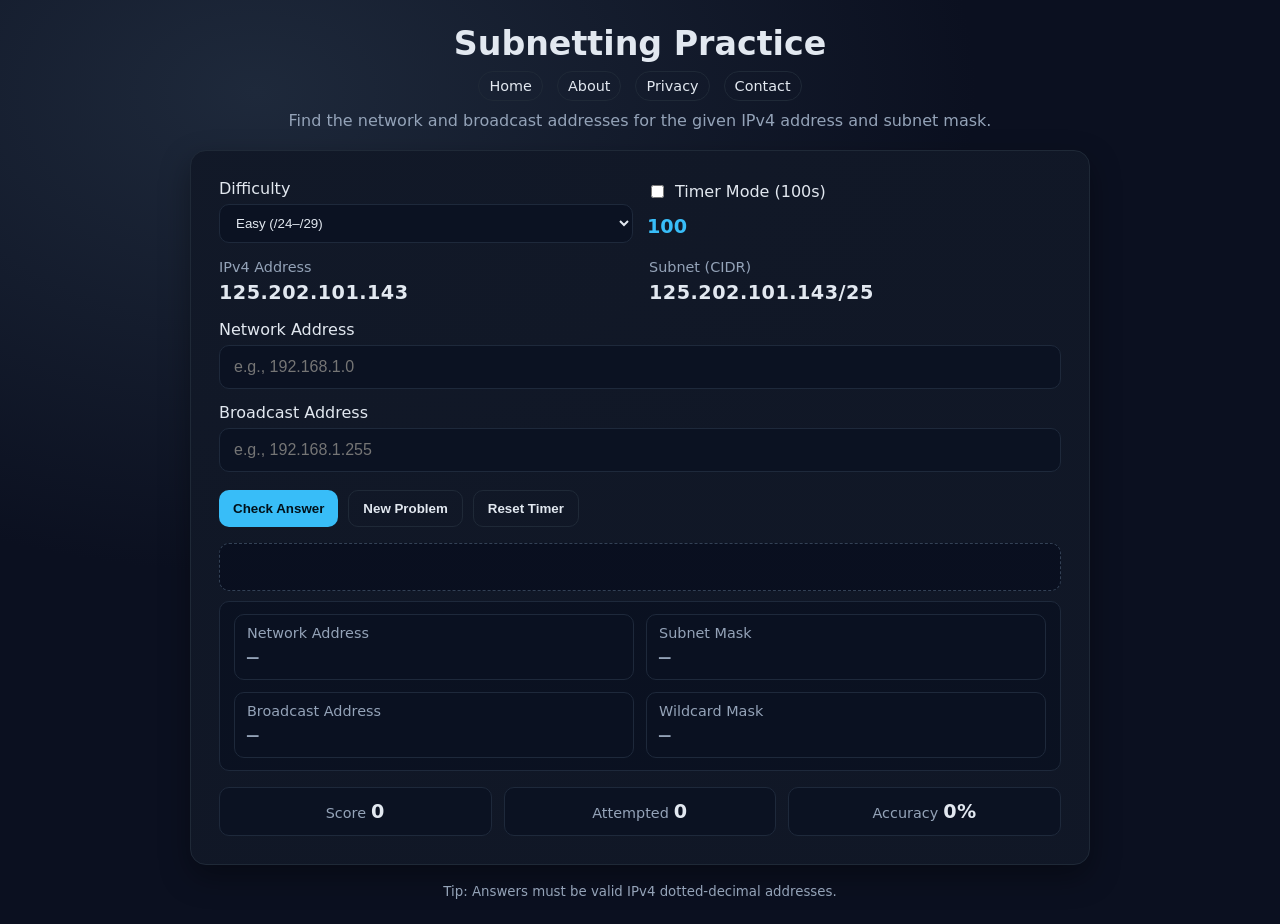
==== index.html @ 18741498 "Add files via upload" ====
<!DOCTYPE html>
<html lang="en">
<head>
  <meta charset="UTF-8" />
  <meta name="viewport" content="width=device-width, initial-scale=1.0"/>
  <title>Subnetting Practice</title>
  <link rel="stylesheet" href="style.css"/>
</head>
<body>
  <div class="app">
    <header class="app__header">
      <h1>Subnetting Practice</h1>
      <nav class="nav">
        <a href="index.html" class="nav__link">Home</a>
        <a href="about.html" class="nav__link">About</a>
        <a href="privacy.html" class="nav__link">Privacy</a>
        <a href="contact.html" class="nav__link">Contact</a>
      </nav>
      <p>Find the network and broadcast addresses for the given IPv4 address and subnet mask.</p>
    </header>

    <main class="card">
      <section class="controls">
        <div class="control">
          <label for="difficultySelect">Difficulty</label>
          <select id="difficultySelect">
            <option value="easy">Easy (/24–/29)</option>
            <option value="medium">Medium (/20–/23)</option>
            <option value="hard">Hard (/16–/19)</option>
          </select>
        </div>
        <div class="control">
          <label class="toggle">
            <input type="checkbox" id="timerToggle" />
            <span>Timer Mode (100s)</span>
          </label>
          <div class="timer" id="timerDisplay">100</div>
        </div>
      </section>

      <section class="problem">
        <div class="problem__row">
          <div>
            <div class="label">IPv4 Address</div>
            <div class="value" id="ipAddress">—</div>
          </div>
          <div>
            <div class="label">Subnet (CIDR)</div>
            <div class="value" id="cidrDisplay">—</div>
          </div>
        </div>
      </section>

      <form id="answerForm" class="form">
        <div class="form__row">
          <label for="networkInput">Network Address</label>
          <input id="networkInput" type="text" placeholder="e.g., 192.168.1.0" required />
        </div>
        <div class="form__row">
          <label for="broadcastInput">Broadcast Address</label>
          <input id="broadcastInput" type="text" placeholder="e.g., 192.168.1.255" required />
        </div>
        <div class="form__actions">
          <button type="submit" class="btn btn--primary">Check Answer</button>
          <button type="button" class="btn btn--ghost" id="newProblemBtn">New Problem</button>
          <button type="button" class="btn btn--ghost" id="resetTimerBtn">Reset Timer</button>
        </div>
      </form>

      <section class="result" id="resultSection" aria-live="polite"></section>

      <!-- Updated: structured explanation panel (shows after submission) -->
      <section class="explanation" id="explanationSection">
        <div class="explain-grid" id="explainGrid" hidden>
          <div class="explain-item">
            <div class="label">Network Address</div>
            <div class="value mono" id="expNetwork">—</div>
          </div>

          <div class="explain-item">
            <div class="label">Subnet Mask</div>
            <div class="value mono" id="expMask">—</div>
          </div>

          <div class="explain-item">
            <div class="label">Broadcast Address</div>
            <div class="value mono" id="expBroadcast">—</div>
          </div>

          <div class="explain-item">
            <div class="label">Wildcard Mask</div>
            <div class="value mono" id="expWildcard">—</div>
          </div>
        </div>

        <div class="explain-text" id="expText" hidden></div>
      </section>

      <section class="score">
        <div class="score__item">
          <span class="label">Score</span>
          <span class="value" id="scoreValue">0</span>
        </div>
        <div class="score__item">
          <span class="label">Attempted</span>
          <span class="value" id="attemptedValue">0</span>
        </div>
        <div class="score__item">
          <span class="label">Accuracy</span>
          <span class="value" id="accuracyValue">0%</span>
        </div>
      </section>
    </main>

    <footer class="app__footer">
      <small>Tip: Answers must be valid IPv4 dotted-decimal addresses.</small>
    </footer>
  </div>

  <script src="script.js"></script>
</body>
</html>
---- style.css ----
:root {
  --bg: #0f172a;
  --card: #111827;
  --muted: #94a3b8;
  --text: #e2e8f0;
  --accent: #38bdf8;
  --accent-2: #22c55e;
  --danger: #ef4444;
  --border: #1f2937;
}

* { box-sizing: border-box; }

body {
  margin: 0;
  font-family: system-ui, -apple-system, Segoe UI, Roboto, Helvetica, Arial, sans-serif;
  background: radial-gradient(1200px 800px at 20% 10%, #1e293b 0%, #0b1020 60%);
  color: var(--text);
  min-height: 100vh;
  display: grid;
  place-items: center;
  padding: 24px;
}

.app {
  width: min(900px, 100%);
}

.app__header {
  text-align: center;
  margin-bottom: 20px;
}

.app__header h1 {
  margin: 0 0 8px 0;
  font-size: clamp(1.8rem, 2.6vw, 2.6rem);
}

.app__header p {
  margin: 10px 0 0 0;
  color: var(--muted);
}

.nav {
  display: flex;
  justify-content: center;
  gap: 14px;
  flex-wrap: wrap;
  margin-top: 6px;
}

.nav__link {
  text-decoration: none;
  color: var(--text);
  border: 1px solid var(--border);
  padding: 6px 10px;
  border-radius: 999px;
  font-size: 0.9rem;
}

.nav__link:hover {
  border-color: var(--accent);
  color: var(--accent);
}

.card {
  background: linear-gradient(180deg, rgba(17,24,39,.95), rgba(17,24,39,.9));
  border: 1px solid var(--border);
  border-radius: 16px;
  padding: clamp(18px, 3vw, 28px);
  box-shadow: 0 12px 30px rgba(0,0,0,.35);
}

.controls {
  display: grid;
  grid-template-columns: repeat(2, minmax(0,1fr));
  gap: 14px;
  margin-bottom: 16px;
}

.control {
  display: grid;
  gap: 6px;
}

select {
  background: #0b1222;
  border: 1px solid #1e293b;
  color: var(--text);
  padding: 10px 12px;
  border-radius: 10px;
}

.toggle {
  display: inline-flex;
  gap: 8px;
  align-items: center;
}

.timer {
  margin-top: 6px;
  font-weight: 700;
  font-size: 1.2rem;
  color: var(--accent);
}

.problem__row {
  display: grid;
  grid-template-columns: repeat(2, minmax(0, 1fr));
  gap: 18px;
  margin-bottom: 16px;
}

.label {
  color: var(--muted);
  font-size: 0.9rem;
  margin-bottom: 6px;
}

.value {
  font-size: 1.2rem;
  font-weight: 600;
  letter-spacing: 0.5px;
}

.mono {
  font-variant-numeric: tabular-nums;
  font-family: ui-monospace, SFMono-Regular, Menlo, Monaco, Consolas, "Liberation Mono", "Courier New", monospace;
}

.form {
  display: grid;
  gap: 14px;
}

.form__row {
  display: grid;
  gap: 6px;
}

input, textarea {
  background: #0b1222;
  border: 1px solid #1e293b;
  color: var(--text);
  padding: 12px 14px;
  border-radius: 10px;
  font-size: 1rem;
}

input:focus, textarea:focus {
  outline: 2px solid var(--accent);
  border-color: transparent;
}

.form__actions {
  display: flex;
  gap: 10px;
  flex-wrap: wrap;
  margin-top: 4px;
}

.btn {
  border: none;
  border-radius: 10px;
  padding: 10px 14px;
  font-weight: 600;
  cursor: pointer;
}

.btn--primary {
  background: var(--accent);
  color: #00111a;
}

.btn--ghost {
  background: transparent;
  border: 1px solid var(--border);
  color: var(--text);
}

.result {
  margin-top: 16px;
  padding: 12px 14px;
  border-radius: 10px;
  border: 1px dashed #334155;
  background: rgba(2,6,23,.4);
  min-height: 48px;
}

.result.success { border-color: var(--accent-2); }
.result.error { border-color: var(--danger); }

.explanation {
  margin-top: 10px;
  padding: 12px 14px;
  border-radius: 10px;
  border: 1px solid #1e293b;
  background: rgba(2,6,23,.35);
  color: var(--muted);
  min-height: 48px;
}

.explain-grid {
  display: grid;
  grid-template-columns: repeat(2, minmax(0,1fr));
  gap: 12px;
}

.explain-item {
  background: rgba(11, 18, 34, 0.6);
  border: 1px solid #1e293b;
  border-radius: 10px;
  padding: 10px 12px;
}

.explain-text {
  margin-top: 10px;
  color: var(--muted);
  line-height: 1.45;
}

.score {
  margin-top: 16px;
  display: grid;
  grid-template-columns: repeat(3, minmax(0,1fr));
  gap: 12px;
}

.score__item {
  background: #0b1222;
  border: 1px solid #1e293b;
  border-radius: 10px;
  padding: 12px;
  text-align: center;
}

.app__footer {
  text-align: center;
  margin-top: 16px;
  color: var(--muted);
}

@media (max-width: 640px) {
  .problem__row, .score, .controls, .explain-grid {
    grid-template-columns: 1fr;
  }
}
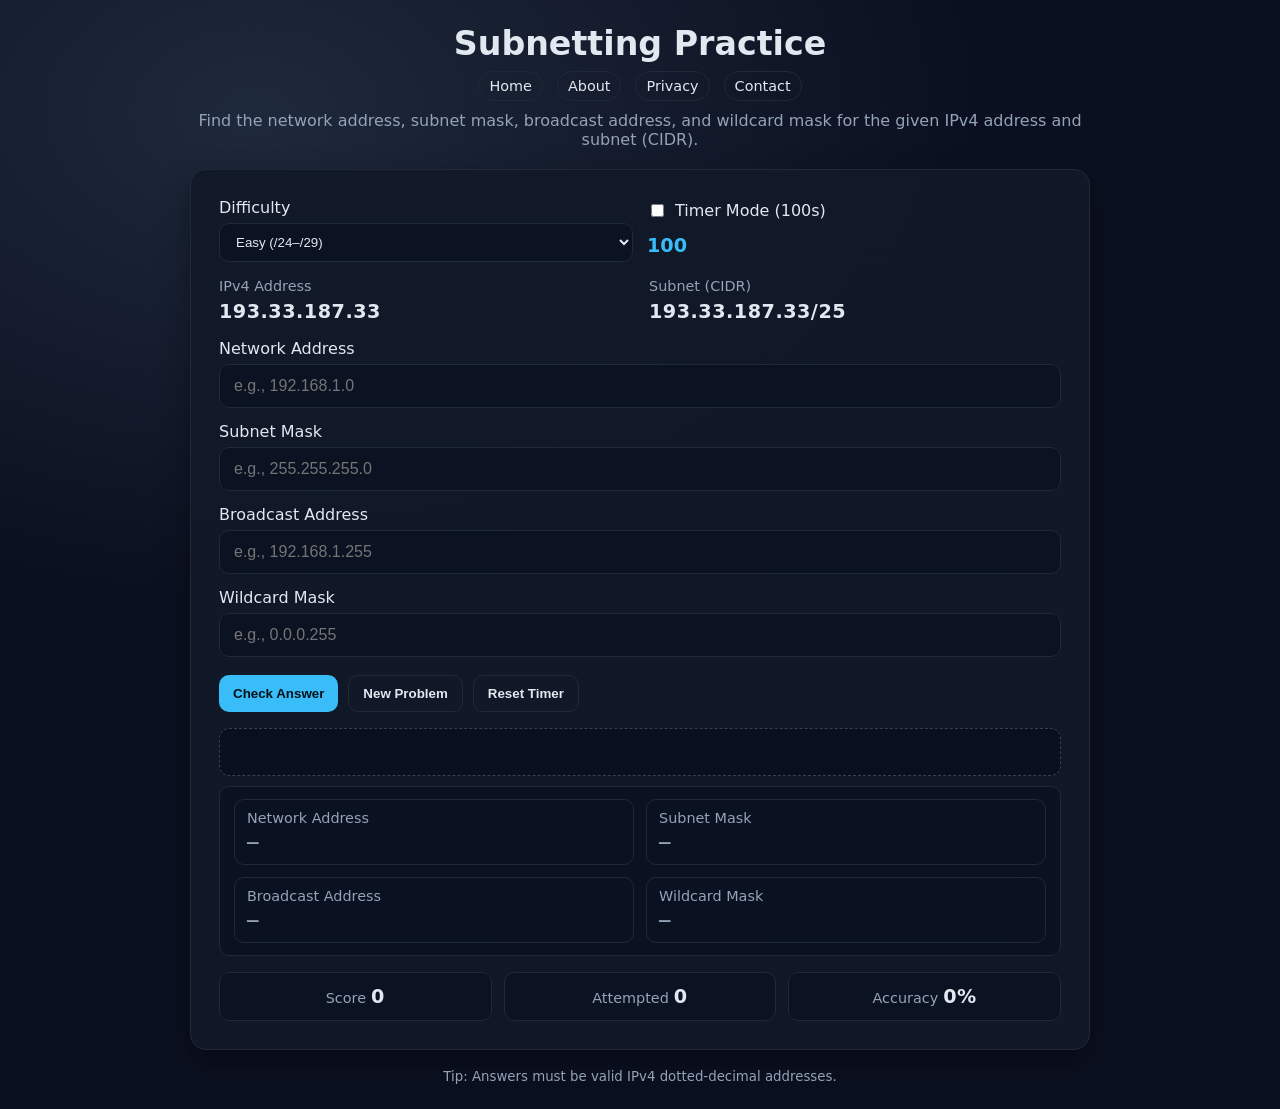
==== commit ce972059: "Add files via upload" ====
--- a/index.html
+++ b/index.html
@@ -16,7 +16,7 @@
         <a href="privacy.html" class="nav__link">Privacy</a>
         <a href="contact.html" class="nav__link">Contact</a>
       </nav>
-      <p>Find the network and broadcast addresses for the given IPv4 address and subnet mask.</p>
+      <p>Find the network address, subnet mask, broadcast address, and wildcard mask for the given IPv4 address and subnet (CIDR).</p>
     </header>
 
     <main class="card">
@@ -56,10 +56,22 @@
           <label for="networkInput">Network Address</label>
           <input id="networkInput" type="text" placeholder="e.g., 192.168.1.0" required />
         </div>
+
+        <div class="form__row">
+          <label for="maskInput">Subnet Mask</label>
+          <input id="maskInput" type="text" placeholder="e.g., 255.255.255.0" required />
+        </div>
+
         <div class="form__row">
           <label for="broadcastInput">Broadcast Address</label>
           <input id="broadcastInput" type="text" placeholder="e.g., 192.168.1.255" required />
         </div>
+
+        <div class="form__row">
+          <label for="wildcardInput">Wildcard Mask</label>
+          <input id="wildcardInput" type="text" placeholder="e.g., 0.0.0.255" required />
+        </div>
+
         <div class="form__actions">
           <button type="submit" class="btn btn--primary">Check Answer</button>
           <button type="button" class="btn btn--ghost" id="newProblemBtn">New Problem</button>
@@ -69,24 +81,20 @@
 
       <section class="result" id="resultSection" aria-live="polite"></section>
 
-      <!-- Updated: structured explanation panel (shows after submission) -->
       <section class="explanation" id="explanationSection">
         <div class="explain-grid" id="explainGrid" hidden>
           <div class="explain-item">
             <div class="label">Network Address</div>
             <div class="value mono" id="expNetwork">—</div>
           </div>
-
           <div class="explain-item">
             <div class="label">Subnet Mask</div>
             <div class="value mono" id="expMask">—</div>
           </div>
-
           <div class="explain-item">
             <div class="label">Broadcast Address</div>
             <div class="value mono" id="expBroadcast">—</div>
           </div>
-
           <div class="explain-item">
             <div class="label">Wildcard Mask</div>
             <div class="value mono" id="expWildcard">—</div>
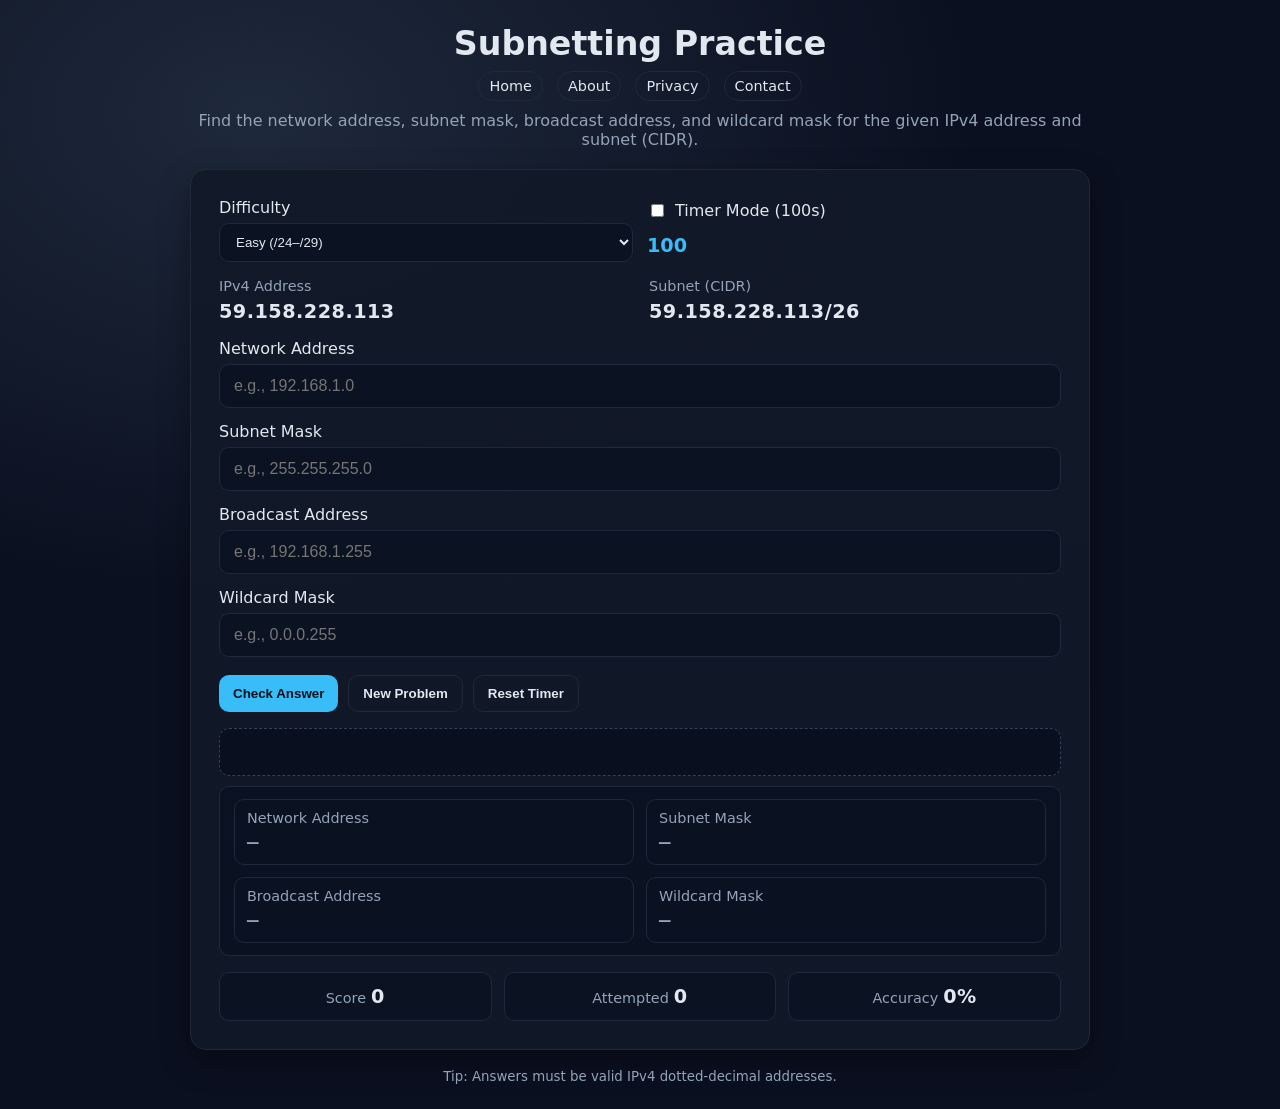
==== commit 553c325e: "Add Google AdSense code to index.html" ====
--- a/index.html
+++ b/index.html
@@ -5,6 +5,11 @@
   <meta name="viewport" content="width=device-width, initial-scale=1.0"/>
   <title>Subnetting Practice</title>
   <link rel="stylesheet" href="style.css"/>
+  <!-- Google AdSense Code START -->
+  <script async src="https://pagead2.googlesyndication.com/pagead/js/adsbygoogle.js?client=ca-pub-1707544551723587"
+  crossorigin="anonymous"></script>
+  <!-- Google AdSense Code END -->
+  
 </head>
 <body>
   <div class="app">
@@ -127,4 +132,4 @@
 
   <script src="script.js"></script>
 </body>
-</html>+</html>
